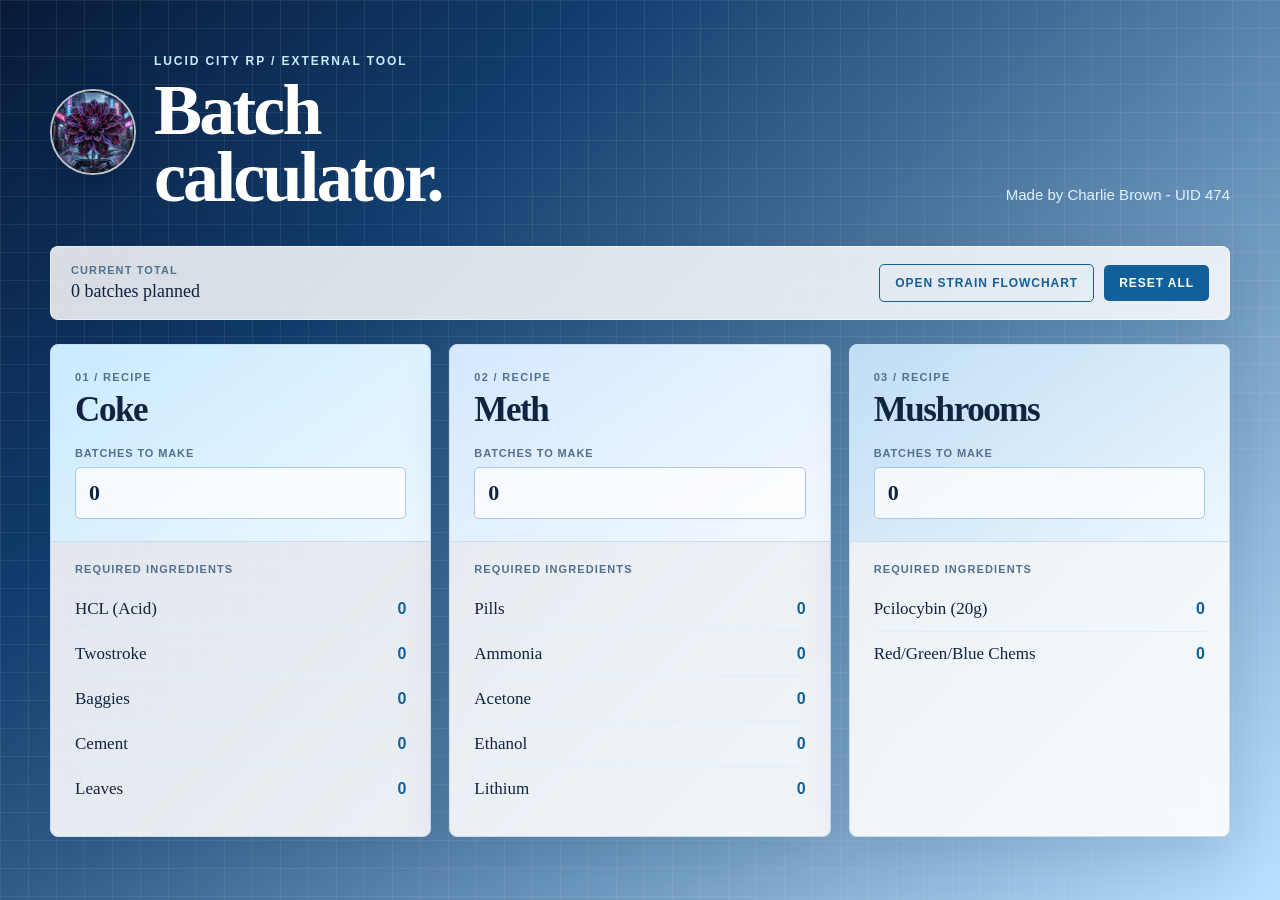
==== index.html @ 9937f280 "alterations" ====
<!doctype html>
<html lang="en">
<head>
  <meta charset="utf-8">
  <meta name="viewport" content="width=device-width, initial-scale=1">
  <meta name="theme-color" content="#081a36">
  <title>Lucid City RP | Batch Calculator</title>
  <link rel="stylesheet" href="styles.css">
</head>
<body>
  <main class="shell">
    <header>
      <div class="site-brand">
        <img class="site-logo" src="pfp.jpg" alt="Lucid City RP logo">
        <div>
        <div class="kicker">Lucid City RP / External Tool</div>
        <h1>Batch<br>calculator.</h1>
        </div>
      </div>
      <p class="intro">Made by Charlie Brown - UID 474</p>
    </header>

    <section class="summary" aria-live="polite">
      <div><strong>Current total</strong><div id="summary-text">0 batches planned</div></div>
      <div class="summary-actions">
        <a class="tool-link" href="weed-flowchart.html">Open strain flowchart</a>
        <button class="reset" id="reset" type="button">Reset all</button>
      </div>
    </section>

    <section class="cards" aria-label="Recipe calculators">
      <article class="recipe" data-recipe="coke">
        <div class="recipe-head"><div class="number">01 / RECIPE</div><h2>Coke</h2><label for="coke-batches">Batches to make</label><input id="coke-batches" class="batch-input" type="number" min="0" step="1" value="0" inputmode="numeric" aria-describedby="coke-list"></div>
        <div class="ingredients"><div class="ingredient-title">Required ingredients</div><ul id="coke-list"></ul></div>
      </article>
      <article class="recipe" data-recipe="meth">
        <div class="recipe-head"><div class="number">02 / RECIPE</div><h2>Meth</h2><label for="meth-batches">Batches to make</label><input id="meth-batches" class="batch-input" type="number" min="0" step="1" value="0" inputmode="numeric" aria-describedby="meth-list"></div>
        <div class="ingredients"><div class="ingredient-title">Required ingredients</div><ul id="meth-list"></ul></div>
      </article>
      <article class="recipe" data-recipe="mushrooms">
        <div class="recipe-head"><div class="number">03 / RECIPE</div><h2>Mushrooms</h2><label for="mushrooms-batches">Batches to make</label><input id="mushrooms-batches" class="batch-input" type="number" min="0" step="1" value="0" inputmode="numeric" aria-describedby="mushrooms-list"></div>
        <div class="ingredients"><div class="ingredient-title">Required ingredients</div><ul id="mushrooms-list"></ul></div>
      </article>
    </section>
    </main>

  <script>
    const formatNumber = value => new Intl.NumberFormat().format(value);
    const update = recipes => {
      let totalBatches = 0;
      document.querySelectorAll('.recipe').forEach(card => {
        const key = card.dataset.recipe;
        const input = card.querySelector('.batch-input');
        const batches = Math.max(0, Math.floor(Number(input.value) || 0));
        input.value = batches;
        totalBatches += batches;
        card.querySelector('ul').innerHTML = recipes[key].ingredients.map(item => `<li><span>${item.name}</span><span class="amount">${formatNumber(batches * item.perBatch)}</span></li>`).join('');
      });
      document.querySelector('#summary-text').textContent = `${formatNumber(totalBatches)} ${totalBatches === 1 ? 'batch' : 'batches'} planned`;
    };

    document.querySelectorAll('.batch-input').forEach(input => input.addEventListener('input', () => {
      if (recipes) update(recipes);
    }));
    document.querySelector('#reset').addEventListener('click', () => {
      document.querySelectorAll('.batch-input').forEach(input => input.value = 0);
      if (recipes) update(recipes);
    });

    let recipes;
    fetch('recipes.json')
      .then(response => {
        if (!response.ok) throw new Error('Recipe data could not be loaded.');
        return response.json();
      })
      .then(data => {
        recipes = data;
        update(recipes);
      })
      .catch(() => {
        document.querySelector('#summary-text').textContent = 'Open this page through a web server to load recipes';
      });
  </script>
</body>
</html>
---- styles.css ----
:root {
  --ink: #10233f;
  --muted: #52708e;
  --paper: #eaf5ff;
  --card: rgba(255, 255, 255, .88);
  --line: #c7ddec;
  --mint: #d4ecff;
  --green: #12609a;
  --orange: #287db8;
  --shadow: 0 18px 50px rgba(10, 47, 86, .14);
}

* { box-sizing: border-box; }
body {
  margin: 0;
  color: var(--ink);
  background: linear-gradient(135deg, #071a38 0%, #123d6d 28%, #b9e1ff 100%);
  background-attachment: fixed;
  font-family: Georgia, 'Times New Roman', serif;
}
body::before {
  content: '';
  position: fixed;
  inset: 0;
  z-index: -1;
  opacity: .22;
  background-image: linear-gradient(rgba(255, 255, 255, .35) 1px, transparent 1px), linear-gradient(90deg, rgba(255, 255, 255, .35) 1px, transparent 1px);
  background-size: 28px 28px;
}
.shell { width: min(1180px, calc(100% - 40px)); margin: 0 auto; }
header { padding: 54px 0 36px; display: flex; justify-content: space-between; gap: 24px; align-items: end; }
.site-brand { display: flex; align-items: center; gap: 18px; }
.site-logo { width: 86px; height: 86px; border: 2px solid rgba(255,255,255,.72); border-radius: 50%; object-fit: cover; box-shadow: 0 10px 28px rgba(4, 20, 48, .3); }
.kicker { color: #c9ecff; font: 700 12px/1.2 Arial, sans-serif; letter-spacing: .16em; text-transform: uppercase; }
h1 { margin: 9px 0 0; color: #fff; font-size: clamp(38px, 6vw, 72px); line-height: .92; letter-spacing: -.04em; font-weight: 700; }
.intro { max-width: 330px; margin: 0 0 4px; color: #e2f3ff; font: 15px/1.55 Arial, sans-serif; }
.summary { display: flex; align-items: center; justify-content: space-between; gap: 20px; padding: 17px 20px; margin-bottom: 24px; border: 1px solid rgba(255,255,255,.55); border-radius: 8px; background: rgba(255,255,255,.84); box-shadow: var(--shadow); }
.summary strong { display: block; font: 700 11px/1.2 Arial, sans-serif; letter-spacing: .1em; text-transform: uppercase; color: var(--muted); }
#summary-text { margin-top: 4px; font-size: 18px; }
button { border: 0; border-radius: 5px; cursor: pointer; font: 700 12px Arial, sans-serif; letter-spacing: .08em; text-transform: uppercase; }
.reset { padding: 11px 15px; color: #fff; background: var(--green); }
.reset:hover { background: #0b4d7f; }
.summary-actions { display: flex; align-items: center; gap: 10px; }
.tool-link { padding: 11px 15px; border: 1px solid var(--green); border-radius: 5px; color: var(--green); background: transparent; font: 700 12px Arial, sans-serif; letter-spacing: .08em; text-decoration: none; text-transform: uppercase; }
.tool-link:hover { color: #fff; background: var(--green); }
.filled-link { display: inline-block; color: #fff; background: var(--green); }
.filled-link:hover { background: #0b4d7f; }
.cards { display: grid; grid-template-columns: repeat(3, 1fr); gap: 18px; padding-bottom: 52px; }
.recipe { overflow: hidden; border: 1px solid var(--line); border-radius: 8px; background: var(--card); box-shadow: var(--shadow); animation: rise .55s both; }
.recipe:nth-child(2) { animation-delay: .08s; } .recipe:nth-child(3) { animation-delay: .16s; }
.recipe-head { padding: 26px 24px 22px; border-bottom: 1px solid var(--line); background: linear-gradient(145deg, #c9eaff, #edf8ff); }
.recipe:nth-child(2) .recipe-head { background: linear-gradient(145deg, #d5e8ff, #f4faff); } .recipe:nth-child(3) .recipe-head { background: linear-gradient(145deg, #bfddf4, #edf7ff); }
.number { color: var(--muted); font: 700 11px Arial, sans-serif; letter-spacing: .12em; }
h2 { margin: 9px 0 20px; font-size: 35px; line-height: 1; letter-spacing: -.04em; }
label { display: block; color: var(--muted); font: 700 11px Arial, sans-serif; letter-spacing: .08em; text-transform: uppercase; }
input { width: 100%; margin-top: 8px; padding: 12px 13px; border: 1px solid #a8c9e1; border-radius: 5px; outline: none; color: var(--ink); background: rgba(255,255,255,.75); font: 700 22px Georgia, serif; }
input:focus { border-color: var(--green); box-shadow: 0 0 0 3px rgba(18,96,154,.14); }
.ingredients { padding: 21px 24px 25px; }
.ingredient-title { margin-bottom: 12px; color: var(--muted); font: 700 11px Arial, sans-serif; letter-spacing: .1em; text-transform: uppercase; }
ul { padding: 0; margin: 0; list-style: none; }
li { display: flex; align-items: baseline; justify-content: space-between; gap: 12px; padding: 12px 0; border-bottom: 1px solid #e4eef6; font-size: 17px; }
li:last-child { border-bottom: 0; }
.amount { flex: 0 0 auto; color: var(--green); font: 700 16px Arial, sans-serif; }
footer { padding: 0 0 34px; color: #e2f3ff; font: 12px/1.5 Arial, sans-serif; text-align: center; }
.flow-toolbar { display: grid; grid-template-columns: minmax(0, 1fr) auto auto; gap: 10px; align-items: end; padding: 18px; margin-bottom: 18px; border: 1px solid rgba(255,255,255,.55); border-radius: 8px; background: rgba(255,255,255,.84); box-shadow: var(--shadow); }
.flow-toolbar input, .flow-toolbar select { margin-top: 7px; padding: 11px 12px; border: 1px solid #a8c9e1; border-radius: 5px; color: var(--ink); background: #fff; font: 15px Arial, sans-serif; }
.flow-toolbar input { width: 100%; }
.flow-button { padding: 12px 15px; color: #fff; background: var(--green); }
.flow-button.secondary { color: var(--green); background: var(--mint); }
.diagram-container { position: relative; min-height: 490px; overflow-x: hidden; overflow-y: auto; border: 1px solid rgba(255,255,255,.55); border-radius: 8px; background: rgba(235, 247, 255, .88); box-shadow: var(--shadow); }
.diagram-container svg { position: absolute; inset: 0; width: 100%; height: 100%; pointer-events: none; }
.diagram-box { position: absolute; display: flex; width: 170px; height: 64px; flex-direction: column; justify-content: center; padding: 10px 14px; border: 2px solid #8db7d6; border-radius: 6px; color: var(--ink); background: #fff; box-shadow: 0 8px 20px rgba(10, 47, 86, .14); }
.diagram-box strong { display: block; overflow-wrap: anywhere; font: 700 16px Georgia, serif; }
.diagram-box small { display: block; margin-top: 5px; color: var(--muted); font: 10px Arial, sans-serif; letter-spacing: .08em; text-transform: uppercase; }
.result-box { border-width: 2px; }
.result-lemon { border-color: #bd941b; background: #f7dc68; color: #302702; }
.result-emerald { border-color: #287c54; background: #8bd3a9; color: #103d28; }
.result-ruby { border-color: #a62f3b; background: #f0808c; color: #4a1018; }
.result-frosty { border-color: #6fa9d2; background: #c5e5f8; color: #163b58; }
.result-grape { border-color: #81539e; background: #c9a7dc; color: #32133f; }
.result-midnight-diesel { border-color: #173b72; background: #315d9e; color: #fff; }
.result-romance { border-color: #ba507b; background: #f1a8c5; color: #50152e; }
.result-crimson { border-color: #76232d; background: #a83e49; color: #fff; }
.result-box small { color: inherit; opacity: .78; }
.node-remove { position: absolute; top: 7px; right: 8px; padding: 0; color: var(--muted); background: transparent; font-size: 16px; line-height: 1; }
.node-remove:hover { color: #a33b42; }
.empty-flow { position: absolute; inset: 0; display: grid; place-items: center; padding: 30px; color: var(--muted); font: 14px/1.5 Arial, sans-serif; text-align: center; }
.flow-note { margin: 12px 0 0; color: #e2f3ff; font: 12px/1.5 Arial, sans-serif; }
@media (max-width: 700px) { .flow-toolbar { grid-template-columns: 1fr; } .summary-actions { align-items: stretch; flex-direction: column; width: 100%; } .tool-link, .reset { text-align: center; } }
@keyframes rise { from { opacity: 0; transform: translateY(12px); } to { opacity: 1; transform: translateY(0); } }
@media (max-width: 850px) { header { display: block; } .intro { margin-top: 20px; } .cards { grid-template-columns: 1fr; } }
@media (max-width: 520px) { .site-logo { width: 68px; height: 68px; } .site-brand { gap: 12px; } }
@media (max-width: 520px) { .shell { width: min(100% - 24px, 500px); } header { padding-top: 34px; } .summary { align-items: start; flex-direction: column; } .reset { width: 100%; } }
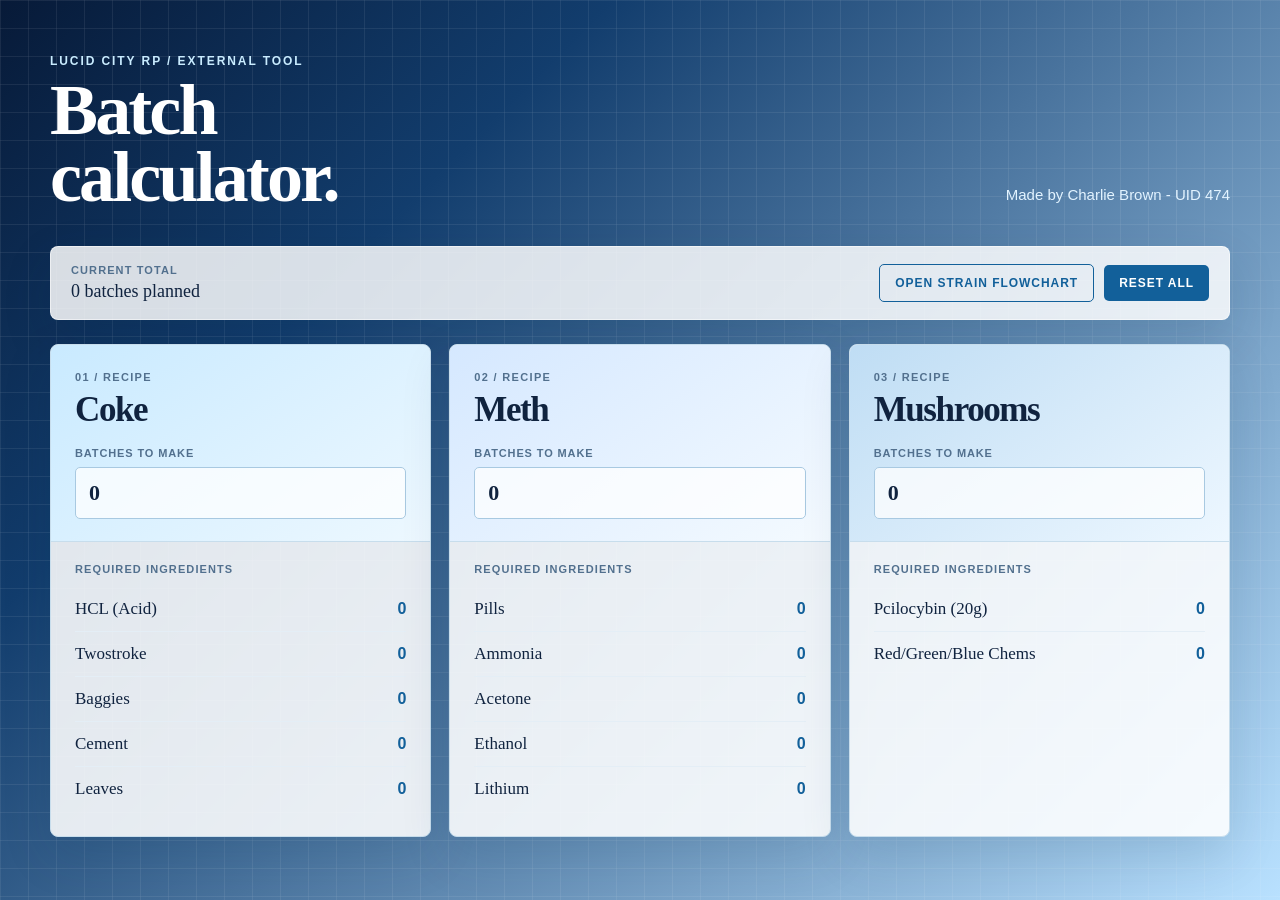
==== commit 64541032: "changes" ====
--- a/index.html
+++ b/index.html
@@ -5,17 +5,15 @@
   <meta name="viewport" content="width=device-width, initial-scale=1">
   <meta name="theme-color" content="#081a36">
   <title>Lucid City RP | Batch Calculator</title>
+  <link rel="icon" type="image/jpeg" href="pfp.jpg">
   <link rel="stylesheet" href="styles.css">
 </head>
 <body>
   <main class="shell">
     <header>
-      <div class="site-brand">
-        <img class="site-logo" src="pfp.jpg" alt="Lucid City RP logo">
-        <div>
+      <div>
         <div class="kicker">Lucid City RP / External Tool</div>
         <h1>Batch<br>calculator.</h1>
-        </div>
       </div>
       <p class="intro">Made by Charlie Brown - UID 474</p>
     </header>
--- a/styles.css
+++ b/styles.css
@@ -29,8 +29,6 @@
 }
 .shell { width: min(1180px, calc(100% - 40px)); margin: 0 auto; }
 header { padding: 54px 0 36px; display: flex; justify-content: space-between; gap: 24px; align-items: end; }
-.site-brand { display: flex; align-items: center; gap: 18px; }
-.site-logo { width: 86px; height: 86px; border: 2px solid rgba(255,255,255,.72); border-radius: 50%; object-fit: cover; box-shadow: 0 10px 28px rgba(4, 20, 48, .3); }
 .kicker { color: #c9ecff; font: 700 12px/1.2 Arial, sans-serif; letter-spacing: .16em; text-transform: uppercase; }
 h1 { margin: 9px 0 0; color: #fff; font-size: clamp(38px, 6vw, 72px); line-height: .92; letter-spacing: -.04em; font-weight: 700; }
 .intro { max-width: 330px; margin: 0 0 4px; color: #e2f3ff; font: 15px/1.55 Arial, sans-serif; }
@@ -89,5 +87,4 @@
 @media (max-width: 700px) { .flow-toolbar { grid-template-columns: 1fr; } .summary-actions { align-items: stretch; flex-direction: column; width: 100%; } .tool-link, .reset { text-align: center; } }
 @keyframes rise { from { opacity: 0; transform: translateY(12px); } to { opacity: 1; transform: translateY(0); } }
 @media (max-width: 850px) { header { display: block; } .intro { margin-top: 20px; } .cards { grid-template-columns: 1fr; } }
-@media (max-width: 520px) { .site-logo { width: 68px; height: 68px; } .site-brand { gap: 12px; } }
 @media (max-width: 520px) { .shell { width: min(100% - 24px, 500px); } header { padding-top: 34px; } .summary { align-items: start; flex-direction: column; } .reset { width: 100%; } }
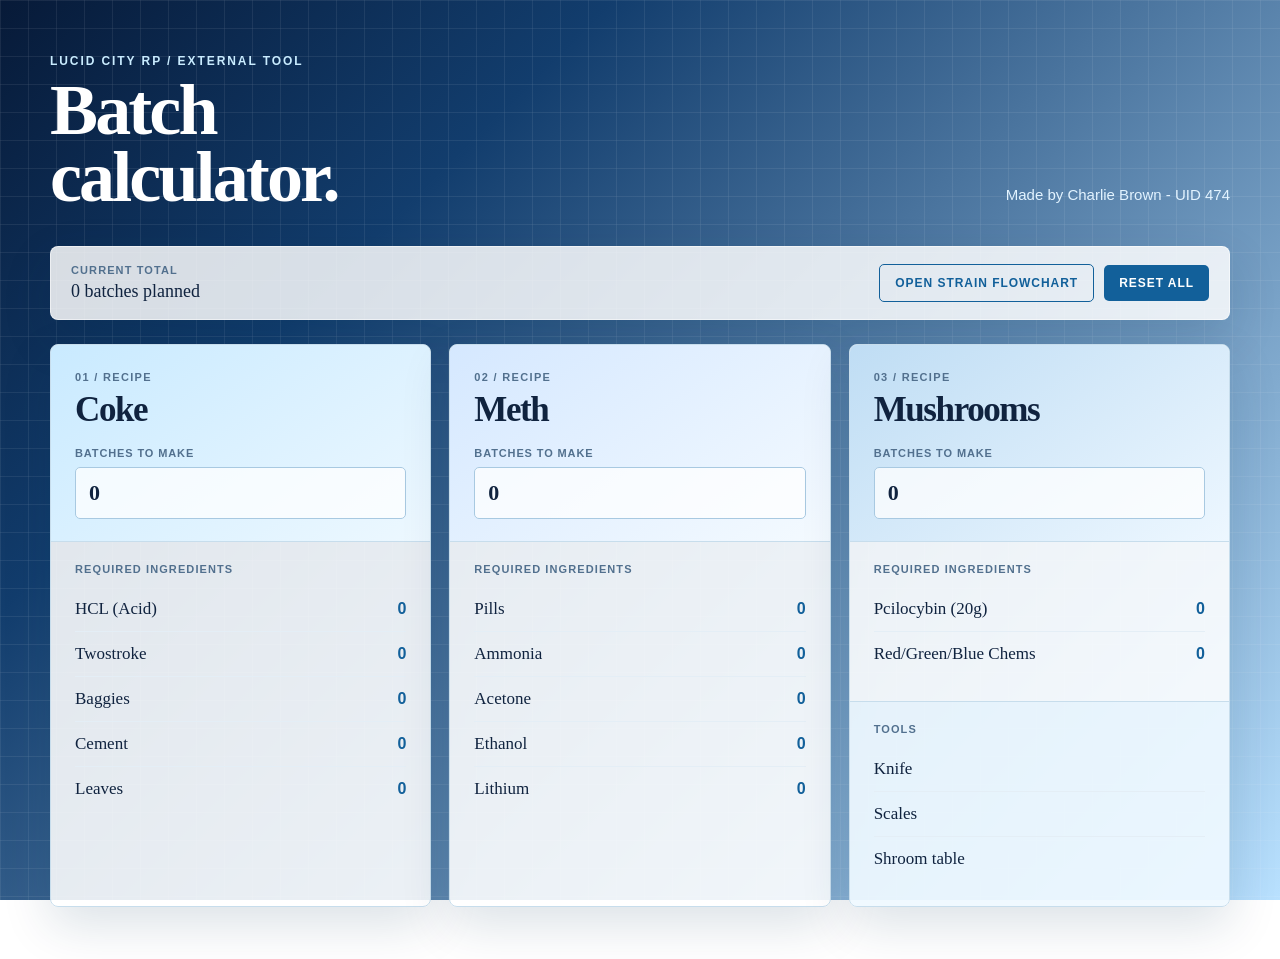
==== commit cbbbb7b7: "mushrooms fix" ====
--- a/index.html
+++ b/index.html
@@ -38,6 +38,14 @@
       <article class="recipe" data-recipe="mushrooms">
         <div class="recipe-head"><div class="number">03 / RECIPE</div><h2>Mushrooms</h2><label for="mushrooms-batches">Batches to make</label><input id="mushrooms-batches" class="batch-input" type="number" min="0" step="1" value="0" inputmode="numeric" aria-describedby="mushrooms-list"></div>
         <div class="ingredients"><div class="ingredient-title">Required ingredients</div><ul id="mushrooms-list"></ul></div>
+        <div class="mushroom-tools" aria-label="Mushroom tools">
+          <div class="ingredient-title">Tools</div>
+          <ul>
+            <li><span>Knife</span></li>
+            <li><span>Scales</span></li>
+            <li><span>Shroom table</span></li>
+          </ul>
+        </div>
       </article>
     </section>
     </main>
--- a/styles.css
+++ b/styles.css
@@ -54,6 +54,7 @@
 input { width: 100%; margin-top: 8px; padding: 12px 13px; border: 1px solid #a8c9e1; border-radius: 5px; outline: none; color: var(--ink); background: rgba(255,255,255,.75); font: 700 22px Georgia, serif; }
 input:focus { border-color: var(--green); box-shadow: 0 0 0 3px rgba(18,96,154,.14); }
 .ingredients { padding: 21px 24px 25px; }
+.mushroom-tools { padding: 21px 24px 25px; border-top: 1px solid var(--line); background: rgba(212, 236, 255, .34); }
 .ingredient-title { margin-bottom: 12px; color: var(--muted); font: 700 11px Arial, sans-serif; letter-spacing: .1em; text-transform: uppercase; }
 ul { padding: 0; margin: 0; list-style: none; }
 li { display: flex; align-items: baseline; justify-content: space-between; gap: 12px; padding: 12px 0; border-bottom: 1px solid #e4eef6; font-size: 17px; }
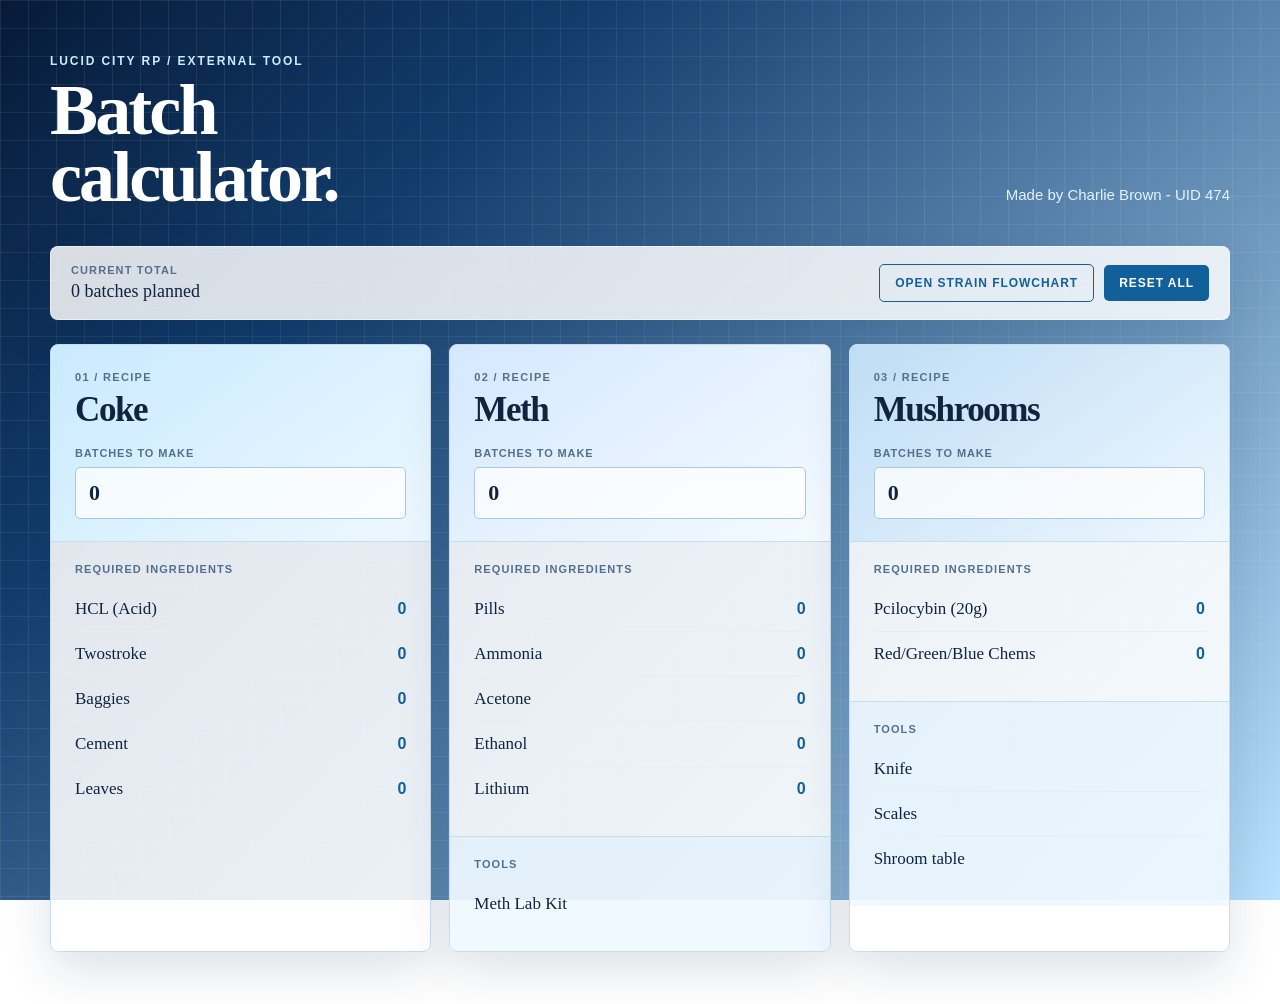
==== commit b480e049: "meth fixes" ====
--- a/index.html
+++ b/index.html
@@ -34,11 +34,17 @@
       <article class="recipe" data-recipe="meth">
         <div class="recipe-head"><div class="number">02 / RECIPE</div><h2>Meth</h2><label for="meth-batches">Batches to make</label><input id="meth-batches" class="batch-input" type="number" min="0" step="1" value="0" inputmode="numeric" aria-describedby="meth-list"></div>
         <div class="ingredients"><div class="ingredient-title">Required ingredients</div><ul id="meth-list"></ul></div>
+        <div class="recipe-tools" aria-label="Meth tools">
+          <div class="ingredient-title">Tools</div>
+          <ul>
+            <li><span>Meth Lab Kit</span></li>
+          </ul>
+        </div>
       </article>
       <article class="recipe" data-recipe="mushrooms">
         <div class="recipe-head"><div class="number">03 / RECIPE</div><h2>Mushrooms</h2><label for="mushrooms-batches">Batches to make</label><input id="mushrooms-batches" class="batch-input" type="number" min="0" step="1" value="0" inputmode="numeric" aria-describedby="mushrooms-list"></div>
         <div class="ingredients"><div class="ingredient-title">Required ingredients</div><ul id="mushrooms-list"></ul></div>
-        <div class="mushroom-tools" aria-label="Mushroom tools">
+        <div class="recipe-tools" aria-label="Mushroom tools">
           <div class="ingredient-title">Tools</div>
           <ul>
             <li><span>Knife</span></li>
--- a/styles.css
+++ b/styles.css
@@ -54,7 +54,7 @@
 input { width: 100%; margin-top: 8px; padding: 12px 13px; border: 1px solid #a8c9e1; border-radius: 5px; outline: none; color: var(--ink); background: rgba(255,255,255,.75); font: 700 22px Georgia, serif; }
 input:focus { border-color: var(--green); box-shadow: 0 0 0 3px rgba(18,96,154,.14); }
 .ingredients { padding: 21px 24px 25px; }
-.mushroom-tools { padding: 21px 24px 25px; border-top: 1px solid var(--line); background: rgba(212, 236, 255, .34); }
+.recipe-tools { padding: 21px 24px 25px; border-top: 1px solid var(--line); background: rgba(212, 236, 255, .34); }
 .ingredient-title { margin-bottom: 12px; color: var(--muted); font: 700 11px Arial, sans-serif; letter-spacing: .1em; text-transform: uppercase; }
 ul { padding: 0; margin: 0; list-style: none; }
 li { display: flex; align-items: baseline; justify-content: space-between; gap: 12px; padding: 12px 0; border-bottom: 1px solid #e4eef6; font-size: 17px; }
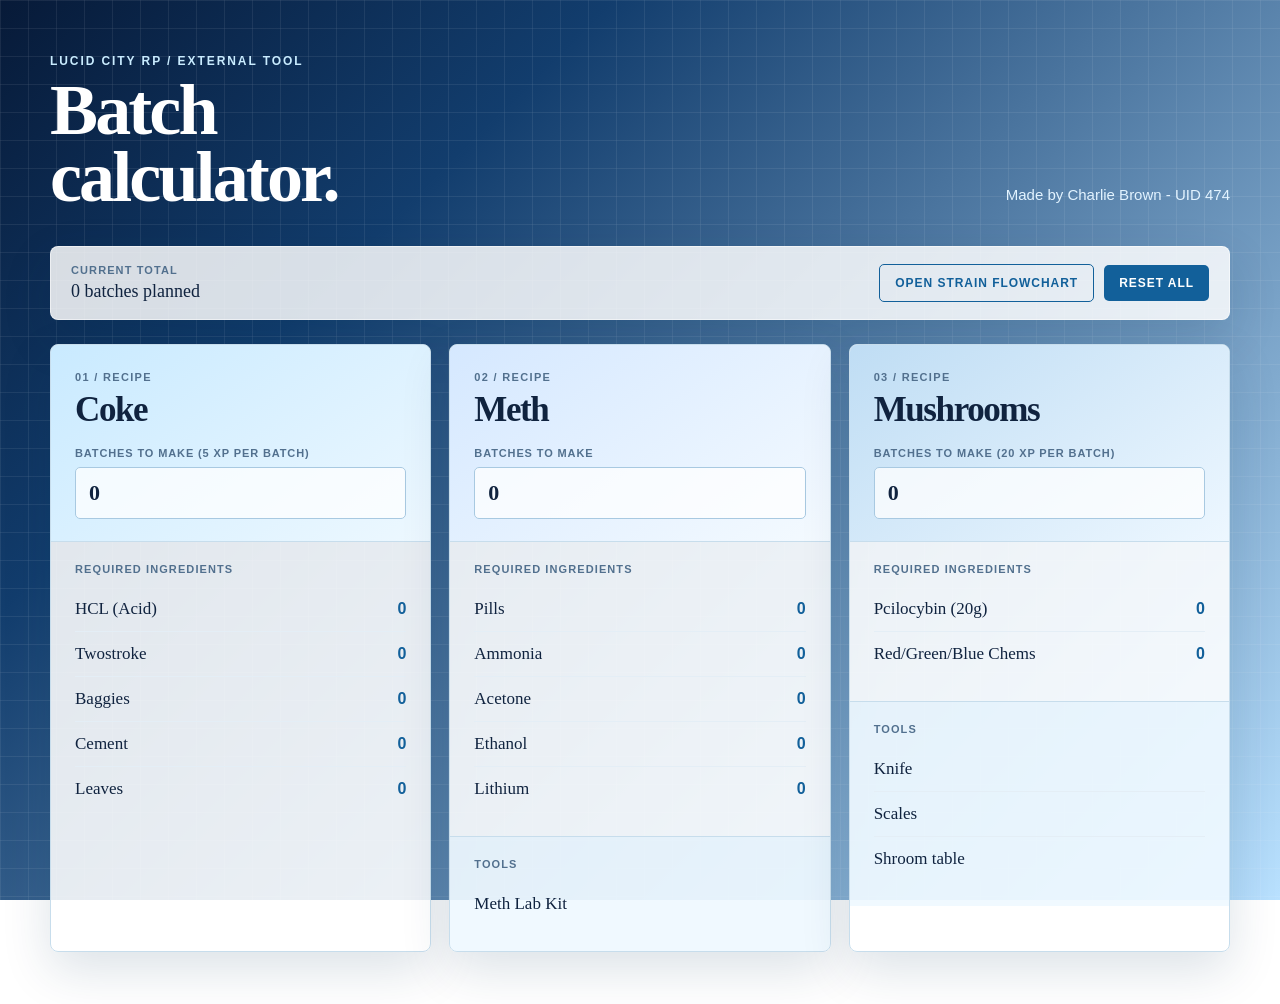
==== commit 85612262: "XP addition" ====
--- a/index.html
+++ b/index.html
@@ -28,7 +28,7 @@
 
     <section class="cards" aria-label="Recipe calculators">
       <article class="recipe" data-recipe="coke">
-        <div class="recipe-head"><div class="number">01 / RECIPE</div><h2>Coke</h2><label for="coke-batches">Batches to make</label><input id="coke-batches" class="batch-input" type="number" min="0" step="1" value="0" inputmode="numeric" aria-describedby="coke-list"></div>
+        <div class="recipe-head"><div class="number">01 / RECIPE</div><h2>Coke</h2><label for="coke-batches">Batches to make (5 XP per batch)</label><input id="coke-batches" class="batch-input" type="number" min="0" step="1" value="0" inputmode="numeric" aria-describedby="coke-list"></div>
         <div class="ingredients"><div class="ingredient-title">Required ingredients</div><ul id="coke-list"></ul></div>
       </article>
       <article class="recipe" data-recipe="meth">
@@ -42,7 +42,7 @@
         </div>
       </article>
       <article class="recipe" data-recipe="mushrooms">
-        <div class="recipe-head"><div class="number">03 / RECIPE</div><h2>Mushrooms</h2><label for="mushrooms-batches">Batches to make</label><input id="mushrooms-batches" class="batch-input" type="number" min="0" step="1" value="0" inputmode="numeric" aria-describedby="mushrooms-list"></div>
+        <div class="recipe-head"><div class="number">03 / RECIPE</div><h2>Mushrooms</h2><label for="mushrooms-batches">Batches to make (20 XP per batch)</label><input id="mushrooms-batches" class="batch-input" type="number" min="0" step="1" value="0" inputmode="numeric" aria-describedby="mushrooms-list"></div>
         <div class="ingredients"><div class="ingredient-title">Required ingredients</div><ul id="mushrooms-list"></ul></div>
         <div class="recipe-tools" aria-label="Mushroom tools">
           <div class="ingredient-title">Tools</div>
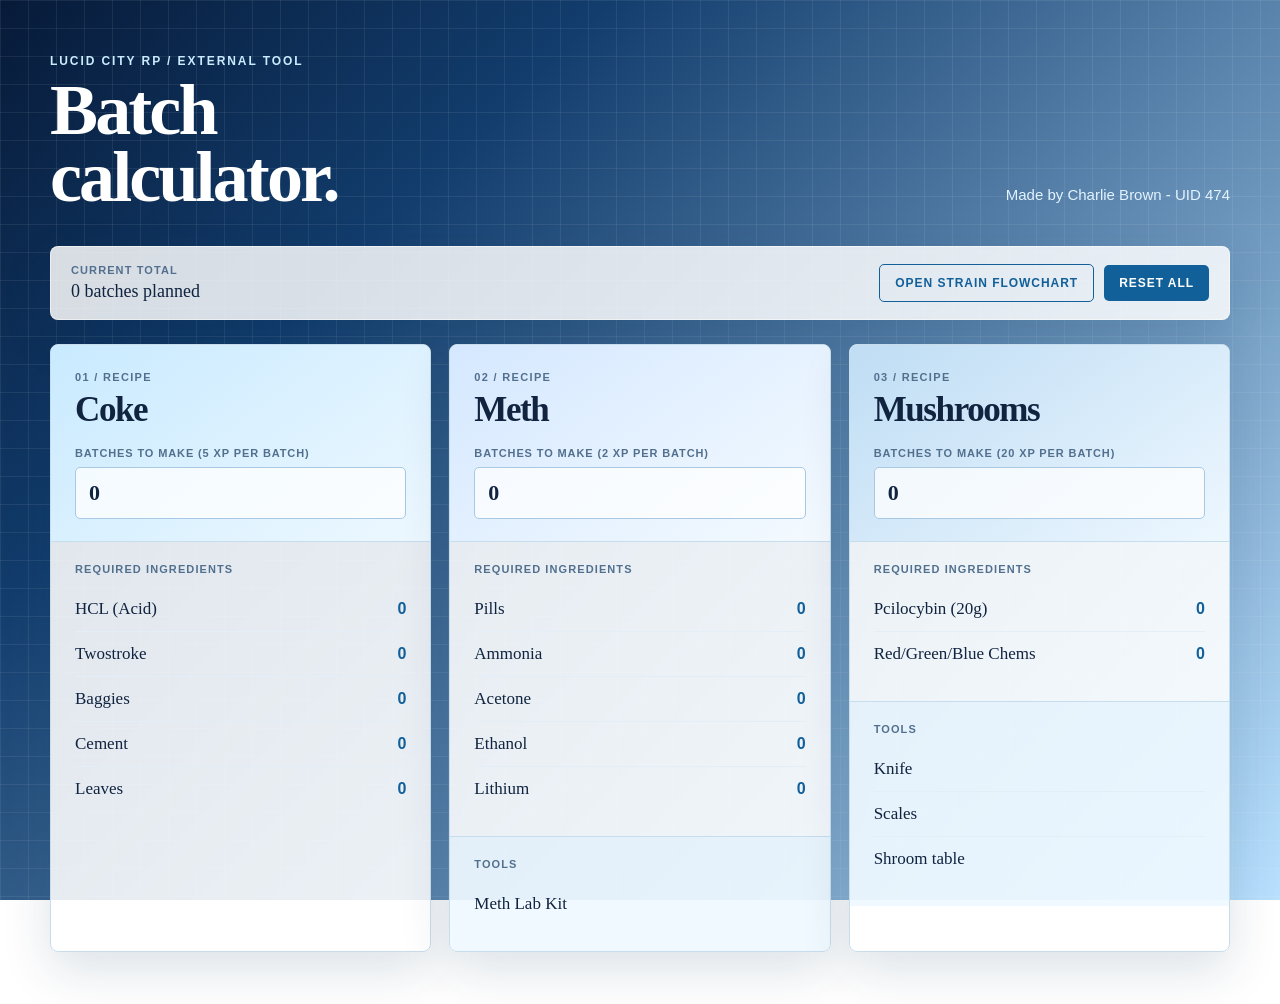
==== commit 334e44f8: "Batches XP alteration" ====
--- a/index.html
+++ b/index.html
@@ -32,7 +32,7 @@
         <div class="ingredients"><div class="ingredient-title">Required ingredients</div><ul id="coke-list"></ul></div>
       </article>
       <article class="recipe" data-recipe="meth">
-        <div class="recipe-head"><div class="number">02 / RECIPE</div><h2>Meth</h2><label for="meth-batches">Batches to make</label><input id="meth-batches" class="batch-input" type="number" min="0" step="1" value="0" inputmode="numeric" aria-describedby="meth-list"></div>
+        <div class="recipe-head"><div class="number">02 / RECIPE</div><h2>Meth</h2><label for="meth-batches">Batches to make (2 XP per batch)</label><input id="meth-batches" class="batch-input" type="number" min="0" step="1" value="0" inputmode="numeric" aria-describedby="meth-list"></div>
         <div class="ingredients"><div class="ingredient-title">Required ingredients</div><ul id="meth-list"></ul></div>
         <div class="recipe-tools" aria-label="Meth tools">
           <div class="ingredient-title">Tools</div>
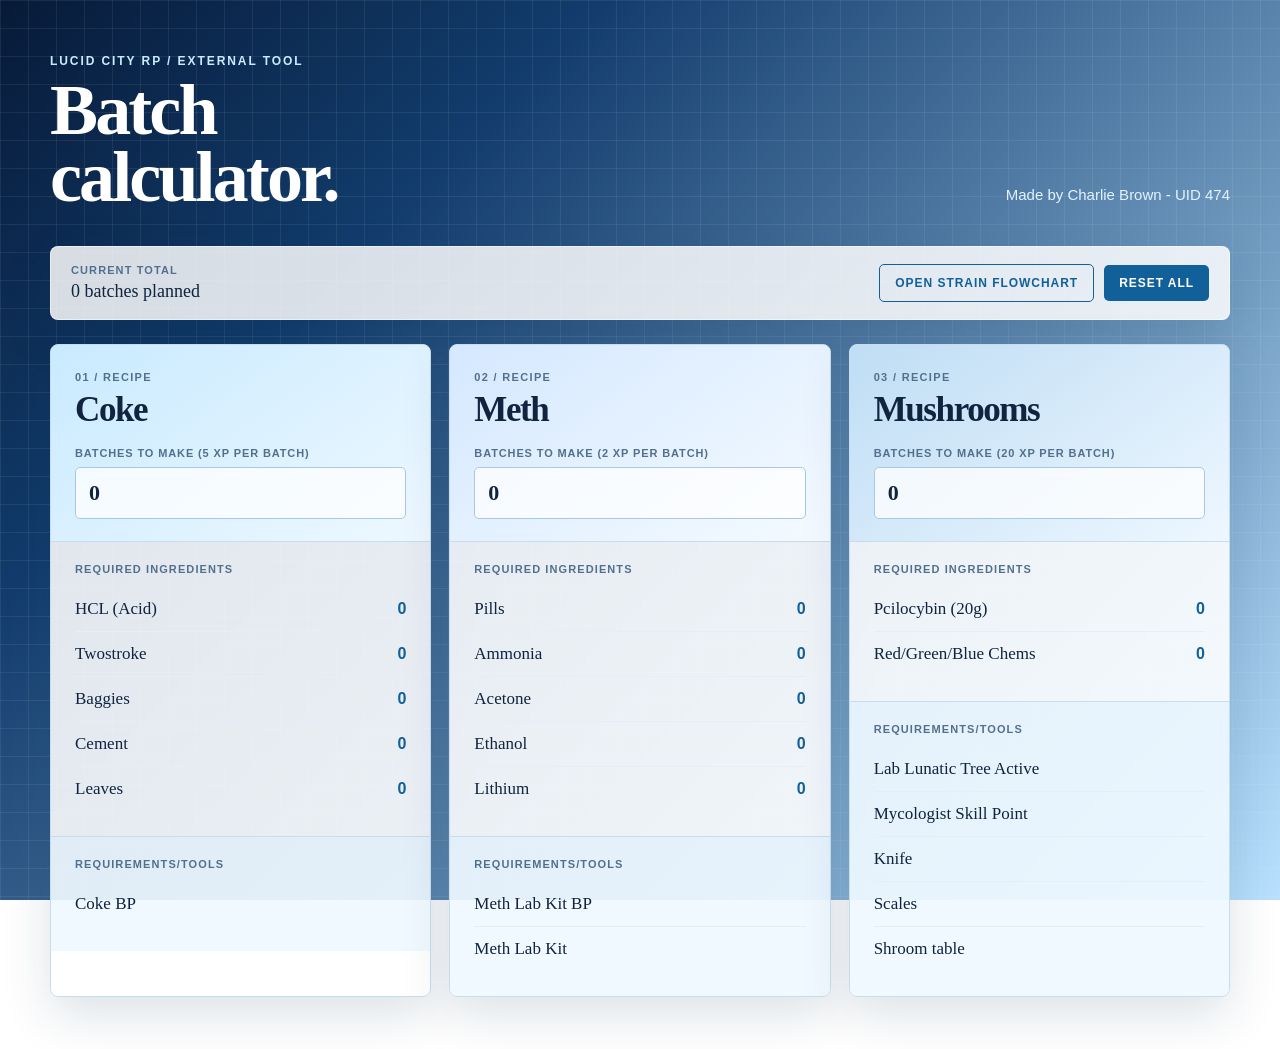
==== commit 3af07a95: "Requirements update for the drugs" ====
--- a/index.html
+++ b/index.html
@@ -30,13 +30,20 @@
       <article class="recipe" data-recipe="coke">
         <div class="recipe-head"><div class="number">01 / RECIPE</div><h2>Coke</h2><label for="coke-batches">Batches to make (5 XP per batch)</label><input id="coke-batches" class="batch-input" type="number" min="0" step="1" value="0" inputmode="numeric" aria-describedby="coke-list"></div>
         <div class="ingredients"><div class="ingredient-title">Required ingredients</div><ul id="coke-list"></ul></div>
+        <div class="recipe-tools" aria-label="coke tools/requirements">
+          <div class="ingredient-title">Requirements/Tools</div>
+          <ul>
+            <li><span>Coke BP</span></li>
+          </ul>
+        </div>
       </article>
       <article class="recipe" data-recipe="meth">
         <div class="recipe-head"><div class="number">02 / RECIPE</div><h2>Meth</h2><label for="meth-batches">Batches to make (2 XP per batch)</label><input id="meth-batches" class="batch-input" type="number" min="0" step="1" value="0" inputmode="numeric" aria-describedby="meth-list"></div>
         <div class="ingredients"><div class="ingredient-title">Required ingredients</div><ul id="meth-list"></ul></div>
-        <div class="recipe-tools" aria-label="Meth tools">
-          <div class="ingredient-title">Tools</div>
+        <div class="recipe-tools" aria-label="Meth tools/requirements">
+          <div class="ingredient-title">Requirements/Tools</div>
           <ul>
+            <li><span>Meth Lab Kit BP</span></li>
             <li><span>Meth Lab Kit</span></li>
           </ul>
         </div>
@@ -44,9 +51,11 @@
       <article class="recipe" data-recipe="mushrooms">
         <div class="recipe-head"><div class="number">03 / RECIPE</div><h2>Mushrooms</h2><label for="mushrooms-batches">Batches to make (20 XP per batch)</label><input id="mushrooms-batches" class="batch-input" type="number" min="0" step="1" value="0" inputmode="numeric" aria-describedby="mushrooms-list"></div>
         <div class="ingredients"><div class="ingredient-title">Required ingredients</div><ul id="mushrooms-list"></ul></div>
-        <div class="recipe-tools" aria-label="Mushroom tools">
-          <div class="ingredient-title">Tools</div>
+        <div class="recipe-tools" aria-label="Mushroom tools/requirements">
+          <div class="ingredient-title">Requirements/Tools</div>
           <ul>
+            <li><span>Lab Lunatic Tree Active</span></li>
+            <li><span>Mycologist Skill Point</span></li>
             <li><span>Knife</span></li>
             <li><span>Scales</span></li>
             <li><span>Shroom table</span></li>
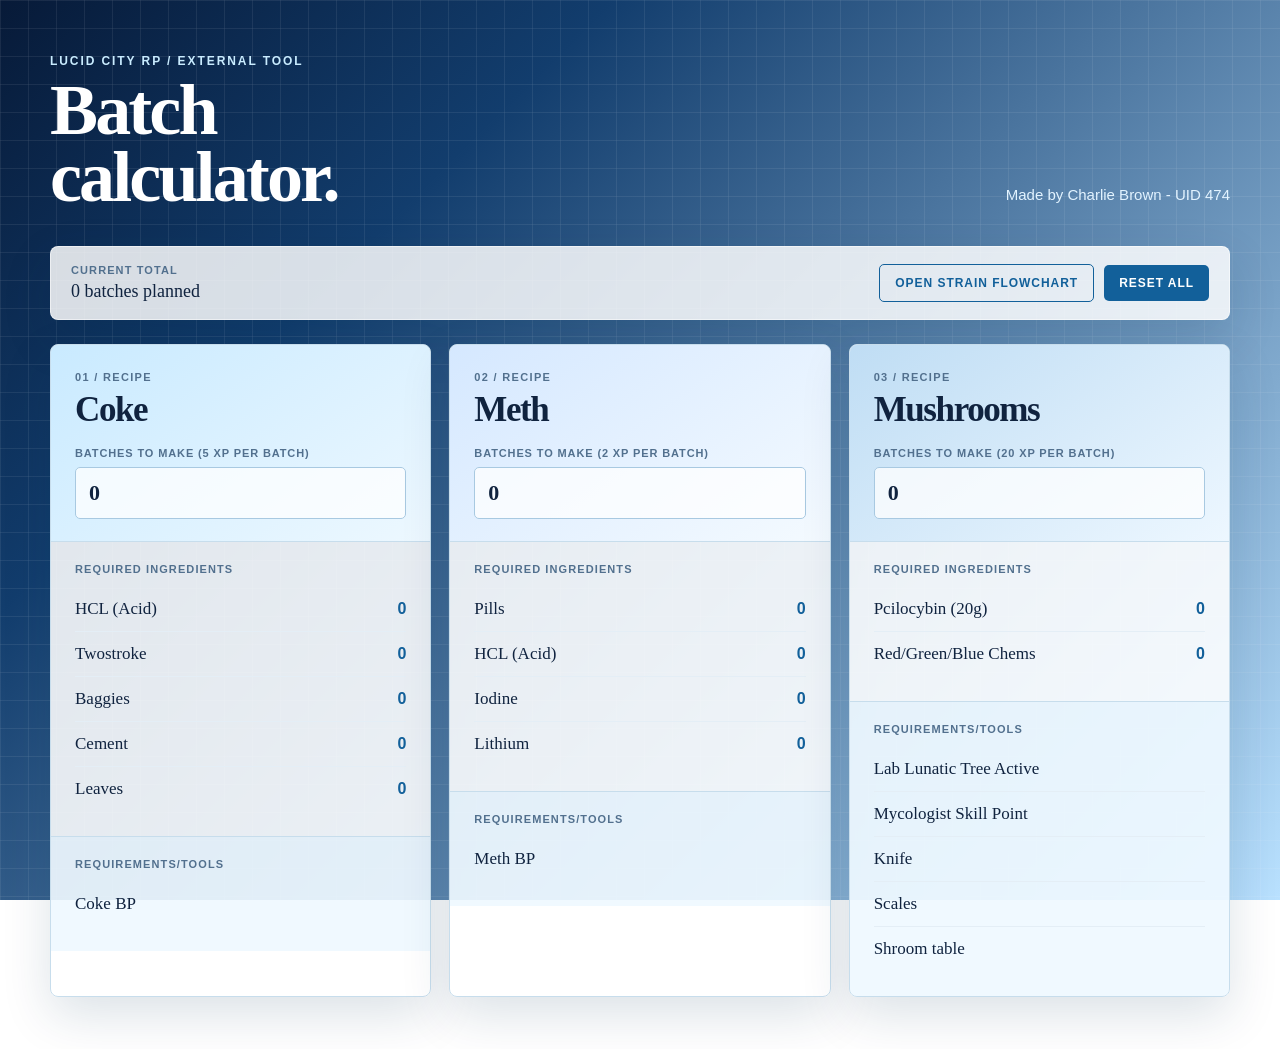
==== commit c6c58f6a: "Meth Requirements update" ====
--- a/index.html
+++ b/index.html
@@ -43,8 +43,7 @@
         <div class="recipe-tools" aria-label="Meth tools/requirements">
           <div class="ingredient-title">Requirements/Tools</div>
           <ul>
-            <li><span>Meth Lab Kit BP</span></li>
-            <li><span>Meth Lab Kit</span></li>
+            <li><span>Meth BP</span></li>
           </ul>
         </div>
       </article>
